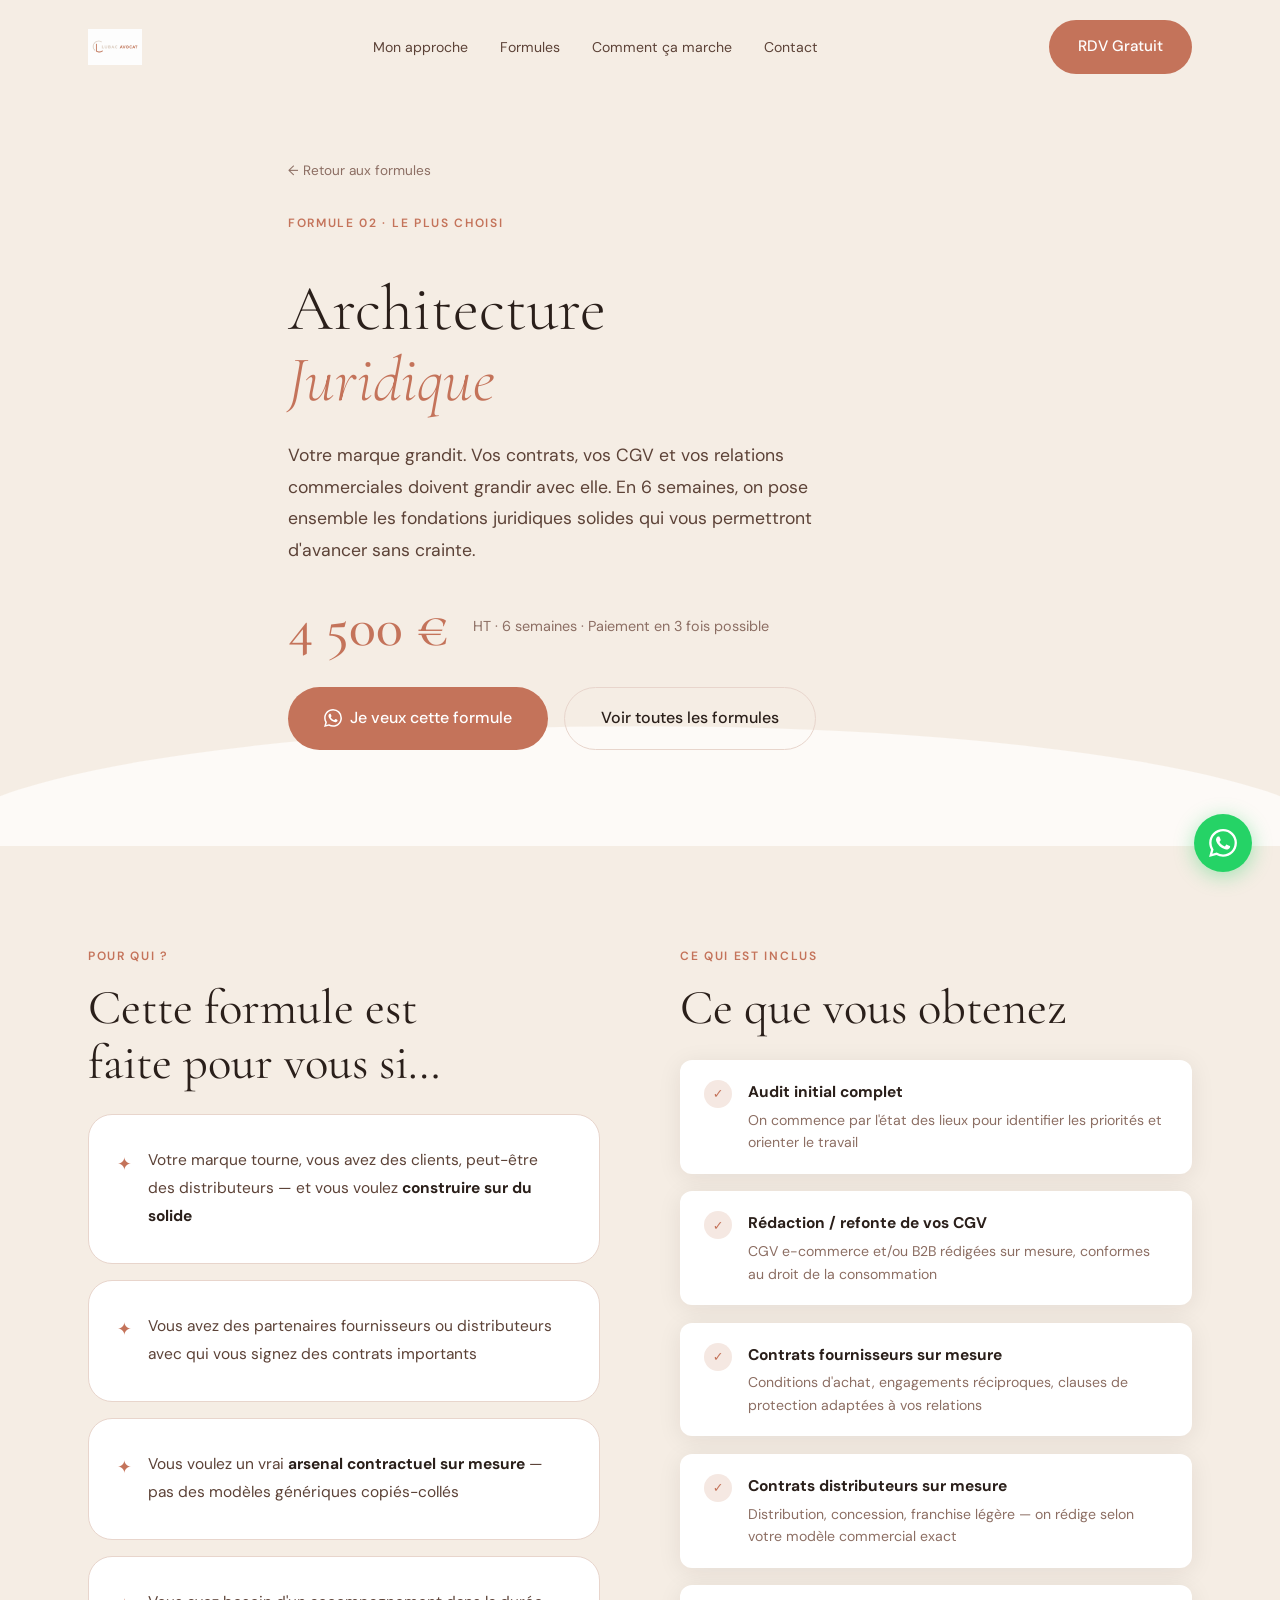
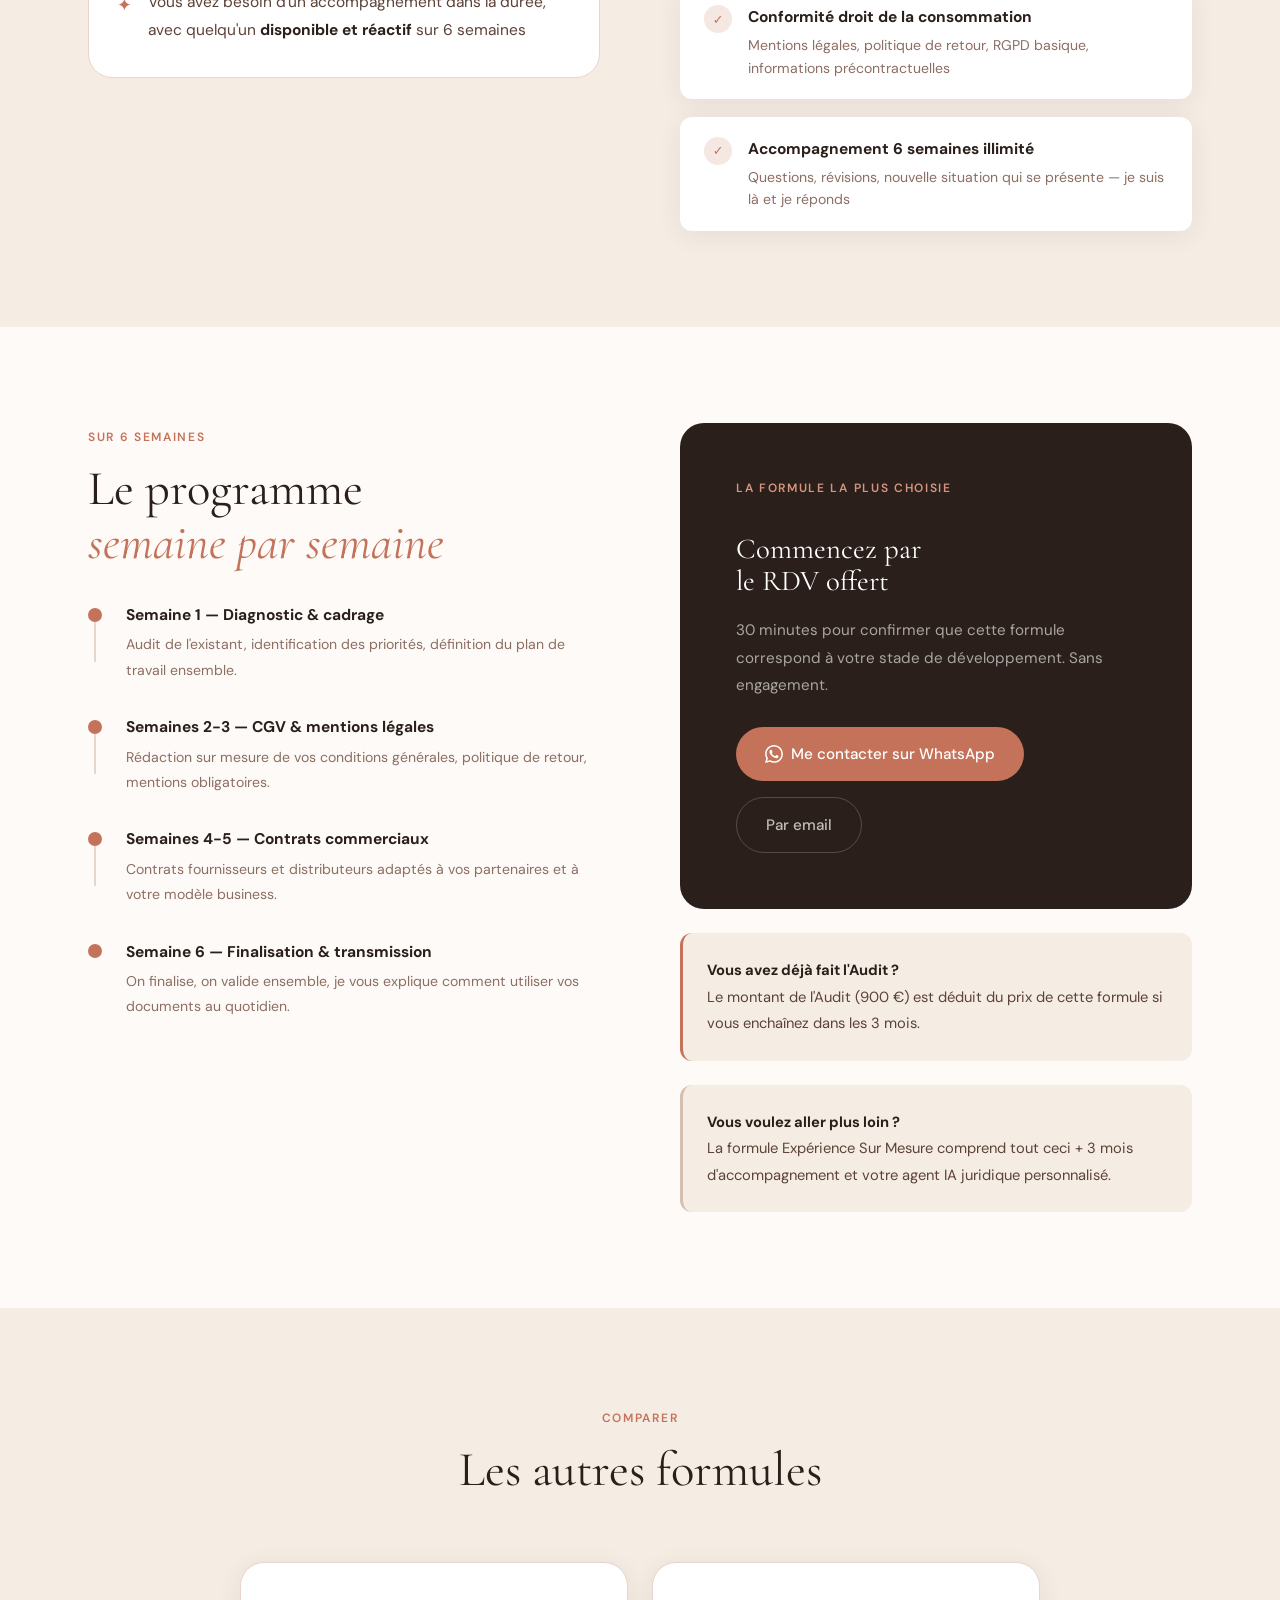
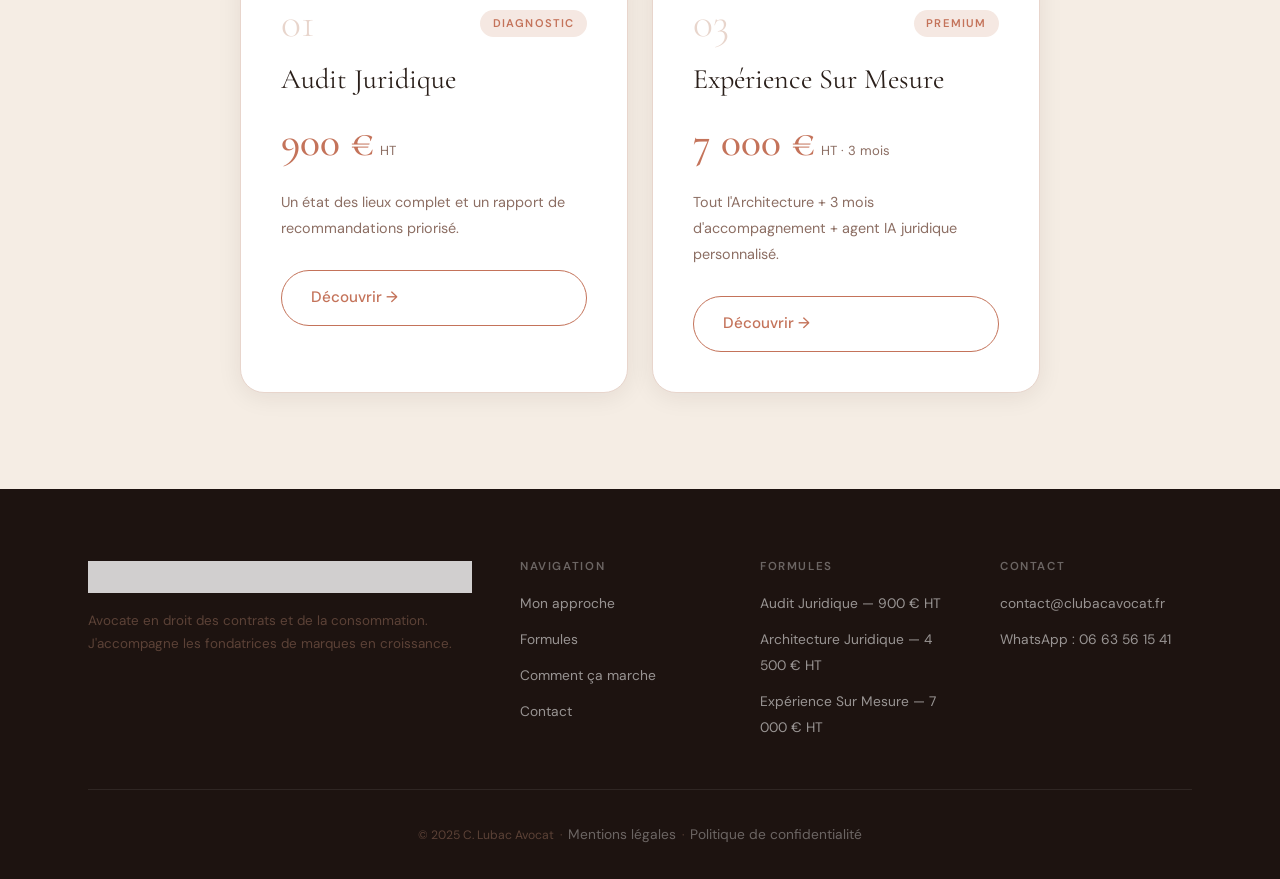
==== architecture.html @ 73a956e7 "feat: pages formules audit.html, architecture.html, experience.html" ====
<!DOCTYPE html>
<html lang="fr">
<head>
  <meta charset="UTF-8">
  <meta name="viewport" content="width=device-width, initial-scale=1.0">
  <meta name="description" content="Architecture Juridique — 6 semaines pour construire les fondations solides de votre marque. CGV, contrats, conformité. Caroline Lubac Avocate. 4 500 € HT.">
  <title>Architecture Juridique — C. Lubac Avocat</title>
  <link rel="icon" type="image/png" href="favicon.png">
  <link rel="preconnect" href="https://fonts.googleapis.com">
  <link rel="preconnect" href="https://fonts.gstatic.com" crossorigin>
  <link href="https://fonts.googleapis.com/css2?family=Cormorant+Garamond:ital,wght@0,300;0,400;0,500;0,600;1,300;1,400&family=DM+Sans:opsz,wght@9..40,300;9..40,400;9..40,500;9..40,600&display=swap" rel="stylesheet">
  <link rel="stylesheet" href="style.css">
</head>
<body>

  <nav id="navbar">
    <div class="nav-container">
      <a href="index.html" class="nav-logo"><img src="navbar logo.png" alt="C. Lubac Avocat"></a>
      <ul class="nav-links">
        <li><a href="index.html#approche">Mon approche</a></li>
        <li><a href="index.html#formules">Formules</a></li>
        <li><a href="index.html#processus">Comment ça marche</a></li>
        <li><a href="index.html#contact">Contact</a></li>
      </ul>
      <a href="https://wa.me/33663561541?text=Bonjour%20Caroline%2C%20je%20suis%20int%C3%A9ress%C3%A9e%20par%20la%20formule%20Architecture%20Juridique." target="_blank" class="btn btn-primary nav-cta">RDV Gratuit</a>
      <button class="nav-toggle" id="navToggle" aria-label="Menu"><span></span><span></span><span></span></button>
    </div>
  </nav>
  <div class="nav-overlay" id="navOverlay">
    <a href="index.html#approche">Mon approche</a>
    <a href="index.html#formules">Formules</a>
    <a href="index.html#processus">Comment ça marche</a>
    <a href="index.html#contact">Contact</a>
    <a href="https://wa.me/33663561541" target="_blank" class="btn btn-primary" style="margin-top:1rem">RDV Gratuit</a>
  </div>

  <section class="page-hero">
    <div class="page-hero-inner">
      <a href="index.html#formules" class="back-link">← Retour aux formules</a>
      <span class="section-tag">Formule 02 · Le plus choisi</span>
      <h1 style="font-size:clamp(2.6rem,5vw,4.5rem);font-weight:300">Architecture<br><em>Juridique</em></h1>
      <p style="font-size:1.1rem;max-width:560px;color:var(--mid-dark)">
        Votre marque grandit. Vos contrats, vos CGV et vos relations commerciales doivent grandir avec elle. En 6 semaines, on pose ensemble les fondations juridiques solides qui vous permettront d'avancer sans crainte.
      </p>
      <div class="page-price-wrap">
        <span class="page-price">4 500 €</span>
        <span class="page-price-note">HT · 6 semaines · Paiement en 3 fois possible</span>
      </div>
      <div style="display:flex;gap:1rem;flex-wrap:wrap;margin-top:.5rem">
        <a href="https://wa.me/33663561541?text=Bonjour%20Caroline%2C%20je%20suis%20int%C3%A9ress%C3%A9e%20par%20la%20formule%20Architecture%20Juridique." target="_blank" class="btn btn-primary btn-large">
          <svg width="18" height="18" viewBox="0 0 24 24" fill="currentColor"><path d="M17.472 14.382c-.297-.149-1.758-.867-2.03-.967-.273-.099-.471-.148-.67.15-.197.297-.767.966-.94 1.164-.173.199-.347.223-.644.075-.297-.15-1.255-.463-2.39-1.475-.883-.788-1.48-1.761-1.653-2.059-.173-.297-.018-.458.13-.606.134-.133.298-.347.446-.52.149-.174.198-.298.298-.497.099-.198.05-.371-.025-.52-.075-.149-.669-1.612-.916-2.207-.242-.579-.487-.5-.669-.51-.173-.008-.371-.01-.57-.01-.198 0-.52.074-.792.372-.272.297-1.04 1.016-1.04 2.479 0 1.462 1.065 2.875 1.213 3.074.149.198 2.096 3.2 5.077 4.487.709.306 1.262.489 1.694.625.712.227 1.36.195 1.871.118.571-.085 1.758-.719 2.006-1.413.248-.694.248-1.289.173-1.413-.074-.124-.272-.198-.57-.347m-5.421 7.403h-.004a9.87 9.87 0 01-5.031-1.378l-.361-.214-3.741.982.998-3.648-.235-.374a9.86 9.86 0 01-1.51-5.26c.001-5.45 4.436-9.884 9.888-9.884 2.64 0 5.122 1.03 6.988 2.898a9.825 9.825 0 012.893 6.994c-.003 5.45-4.437 9.884-9.885 9.884m8.413-18.297A11.815 11.815 0 0012.05 0C5.495 0 .16 5.335.157 11.892c0 2.096.547 4.142 1.588 5.945L.057 24l6.305-1.654a11.882 11.882 0 005.683 1.448h.005c6.554 0 11.89-5.335 11.893-11.893a11.821 11.821 0 00-3.48-8.413z"/></svg>
          Je veux cette formule
        </a>
        <a href="index.html#formules" class="btn btn-secondary btn-large">Voir toutes les formules</a>
      </div>
    </div>
  </section>

  <section class="detail-section">
    <div class="container">
      <div class="detail-grid">
        <div class="fade-left">
          <span class="section-tag">Pour qui ?</span>
          <h2>Cette formule est<br>faite pour vous si…</h2>
          <div style="display:flex;flex-direction:column;gap:1rem;margin-top:1.5rem">
            <div class="pour-qui-card" style="box-shadow:none;border:1px solid var(--light-border)"><div class="card-icon">✦</div><p>Votre marque tourne, vous avez des clients, peut-être des distributeurs — et vous voulez <strong>construire sur du solide</strong></p></div>
            <div class="pour-qui-card" style="box-shadow:none;border:1px solid var(--light-border)"><div class="card-icon">✦</div><p>Vous avez des partenaires fournisseurs ou distributeurs avec qui vous signez des contrats importants</p></div>
            <div class="pour-qui-card" style="box-shadow:none;border:1px solid var(--light-border)"><div class="card-icon">✦</div><p>Vous voulez un vrai <strong>arsenal contractuel sur mesure</strong> — pas des modèles génériques copiés-collés</p></div>
            <div class="pour-qui-card" style="box-shadow:none;border:1px solid var(--light-border)"><div class="card-icon">✦</div><p>Vous avez besoin d'un accompagnement dans la durée, avec quelqu'un <strong>disponible et réactif</strong> sur 6 semaines</p></div>
          </div>
        </div>
        <div class="fade-right">
          <span class="section-tag">Ce qui est inclus</span>
          <h2>Ce que vous obtenez</h2>
          <div class="includes-list">
            <div class="includes-item"><div class="icheck">✓</div><div class="itext"><strong>Audit initial complet</strong><p>On commence par l'état des lieux pour identifier les priorités et orienter le travail</p></div></div>
            <div class="includes-item"><div class="icheck">✓</div><div class="itext"><strong>Rédaction / refonte de vos CGV</strong><p>CGV e-commerce et/ou B2B rédigées sur mesure, conformes au droit de la consommation</p></div></div>
            <div class="includes-item"><div class="icheck">✓</div><div class="itext"><strong>Contrats fournisseurs sur mesure</strong><p>Conditions d'achat, engagements réciproques, clauses de protection adaptées à vos relations</p></div></div>
            <div class="includes-item"><div class="icheck">✓</div><div class="itext"><strong>Contrats distributeurs sur mesure</strong><p>Distribution, concession, franchise légère — on rédige selon votre modèle commercial exact</p></div></div>
            <div class="includes-item"><div class="icheck">✓</div><div class="itext"><strong>Conformité droit de la consommation</strong><p>Mentions légales, politique de retour, RGPD basique, informations précontractuelles</p></div></div>
            <div class="includes-item"><div class="icheck">✓</div><div class="itext"><strong>Accompagnement 6 semaines illimité</strong><p>Questions, révisions, nouvelle situation qui se présente — je suis là et je réponds</p></div></div>
          </div>
        </div>
      </div>
    </div>
  </section>

  <section class="detail-section">
    <div class="container">
      <div class="detail-grid">
        <div class="fade-left">
          <span class="section-tag">Sur 6 semaines</span>
          <h2>Le programme<br><em>semaine par semaine</em></h2>
          <div class="timeline" style="margin-top:2rem">
            <div class="tl-item"><div class="tl-dot-col"><div class="tl-dot"></div><div class="tl-line"></div></div><div class="tl-content"><strong>Semaine 1 — Diagnostic &amp; cadrage</strong><p>Audit de l'existant, identification des priorités, définition du plan de travail ensemble.</p></div></div>
            <div class="tl-item"><div class="tl-dot-col"><div class="tl-dot"></div><div class="tl-line"></div></div><div class="tl-content"><strong>Semaines 2-3 — CGV &amp; mentions légales</strong><p>Rédaction sur mesure de vos conditions générales, politique de retour, mentions obligatoires.</p></div></div>
            <div class="tl-item"><div class="tl-dot-col"><div class="tl-dot"></div><div class="tl-line"></div></div><div class="tl-content"><strong>Semaines 4-5 — Contrats commerciaux</strong><p>Contrats fournisseurs et distributeurs adaptés à vos partenaires et à votre modèle business.</p></div></div>
            <div class="tl-item"><div class="tl-dot-col"><div class="tl-dot"></div></div><div class="tl-content"><strong>Semaine 6 — Finalisation &amp; transmission</strong><p>On finalise, on valide ensemble, je vous explique comment utiliser vos documents au quotidien.</p></div></div>
          </div>
        </div>
        <div class="fade-right" style="display:flex;flex-direction:column;gap:1.5rem">
          <div class="cta-block">
            <span class="section-tag">La formule la plus choisie</span>
            <h3>Commencez par<br>le RDV offert</h3>
            <p>30 minutes pour confirmer que cette formule correspond à votre stade de développement. Sans engagement.</p>
            <div class="cta-ctas">
              <a href="https://wa.me/33663561541?text=Bonjour%20Caroline%2C%20je%20suis%20int%C3%A9ress%C3%A9e%20par%20la%20formule%20Architecture%20Juridique." target="_blank" class="btn btn-primary">
                <svg width="18" height="18" viewBox="0 0 24 24" fill="currentColor"><path d="M17.472 14.382c-.297-.149-1.758-.867-2.03-.967-.273-.099-.471-.148-.67.15-.197.297-.767.966-.94 1.164-.173.199-.347.223-.644.075-.297-.15-1.255-.463-2.39-1.475-.883-.788-1.48-1.761-1.653-2.059-.173-.297-.018-.458.13-.606.134-.133.298-.347.446-.52.149-.174.198-.298.298-.497.099-.198.05-.371-.025-.52-.075-.149-.669-1.612-.916-2.207-.242-.579-.487-.5-.669-.51-.173-.008-.371-.01-.57-.01-.198 0-.52.074-.792.372-.272.297-1.04 1.016-1.04 2.479 0 1.462 1.065 2.875 1.213 3.074.149.198 2.096 3.2 5.077 4.487.709.306 1.262.489 1.694.625.712.227 1.36.195 1.871.118.571-.085 1.758-.719 2.006-1.413.248-.694.248-1.289.173-1.413-.074-.124-.272-.198-.57-.347m-5.421 7.403h-.004a9.87 9.87 0 01-5.031-1.378l-.361-.214-3.741.982.998-3.648-.235-.374a9.86 9.86 0 01-1.51-5.26c.001-5.45 4.436-9.884 9.888-9.884 2.64 0 5.122 1.03 6.988 2.898a9.825 9.825 0 012.893 6.994c-.003 5.45-4.437 9.884-9.885 9.884m8.413-18.297A11.815 11.815 0 0012.05 0C5.495 0 .16 5.335.157 11.892c0 2.096.547 4.142 1.588 5.945L.057 24l6.305-1.654a11.882 11.882 0 005.683 1.448h.005c6.554 0 11.89-5.335 11.893-11.893a11.821 11.821 0 00-3.48-8.413z"/></svg>
                Me contacter sur WhatsApp
              </a>
              <a href="mailto:contact@clubacavocat.fr" class="btn btn-secondary" style="border-color:rgba(255,255,255,.2);color:rgba(255,255,255,.7)">Par email</a>
            </div>
          </div>
          <div style="background:var(--cream);border-radius:var(--radius);padding:1.5rem;border-left:3px solid var(--terracotta)">
            <p style="font-size:.92rem;color:var(--mid-dark)"><strong style="color:var(--dark)">Vous avez déjà fait l'Audit ?</strong><br>Le montant de l'Audit (900 €) est déduit du prix de cette formule si vous enchaînez dans les 3 mois.</p>
          </div>
          <div style="background:var(--cream);border-radius:var(--radius);padding:1.5rem;border-left:3px solid var(--sand)">
            <p style="font-size:.92rem;color:var(--mid-dark)"><strong style="color:var(--dark)">Vous voulez aller plus loin ?</strong><br>La formule Expérience Sur Mesure comprend tout ceci + 3 mois d'accompagnement et votre agent IA juridique personnalisé.</p>
          </div>
        </div>
      </div>
    </div>
  </section>

  <section class="detail-section" style="background:var(--cream)">
    <div class="container">
      <div class="section-intro fade-up"><span class="section-tag">Comparer</span><h2>Les autres formules</h2></div>
      <div style="display:grid;grid-template-columns:repeat(auto-fit,minmax(280px,1fr));gap:1.5rem;max-width:800px;margin:0 auto">
        <div class="formule-card fade-up">
          <div class="fheader"><span class="fnum">01</span><span class="ftag">Diagnostic</span></div>
          <h3>Audit Juridique</h3>
          <div class="price-wrap"><span class="price">900 €</span><span class="price-suffix">HT</span></div>
          <p style="font-size:.9rem;color:var(--mid)">Un état des lieux complet et un rapport de recommandations priorisé.</p>
          <a href="audit.html" class="btn btn-outline" style="margin-top:.5rem">Découvrir →</a>
        </div>
        <div class="formule-card fade-up">
          <div class="fheader"><span class="fnum">03</span><span class="ftag">Premium</span></div>
          <h3>Expérience Sur Mesure</h3>
          <div class="price-wrap"><span class="price">7 000 €</span><span class="price-suffix">HT · 3 mois</span></div>
          <p style="font-size:.9rem;color:var(--mid)">Tout l'Architecture + 3 mois d'accompagnement + agent IA juridique personnalisé.</p>
          <a href="experience.html" class="btn btn-outline" style="margin-top:.5rem">Découvrir →</a>
        </div>
      </div>
    </div>
  </section>

  <footer>
    <div class="container">
      <div class="footer-grid">
        <div class="footer-brand"><img src="navbar logo.png" alt="C. Lubac Avocat"><p>Avocate en droit des contrats et de la consommation. J'accompagne les fondatrices de marques en croissance.</p></div>
        <div><h4>Navigation</h4><ul><li><a href="index.html#approche">Mon approche</a></li><li><a href="index.html#formules">Formules</a></li><li><a href="index.html#processus">Comment ça marche</a></li><li><a href="index.html#contact">Contact</a></li></ul></div>
        <div><h4>Formules</h4><ul><li><a href="audit.html">Audit Juridique — 900 € HT</a></li><li><a href="architecture.html">Architecture Juridique — 4 500 € HT</a></li><li><a href="experience.html">Expérience Sur Mesure — 7 000 € HT</a></li></ul></div>
        <div><h4>Contact</h4><ul><li><a href="mailto:contact@clubacavocat.fr">contact@clubacavocat.fr</a></li><li><a href="https://wa.me/33663561541" target="_blank">WhatsApp : 06 63 56 15 41</a></li></ul></div>
      </div>
      <div class="footer-bottom"><p>© 2025 C. Lubac Avocat &nbsp;·&nbsp; <a href="#">Mentions légales</a> &nbsp;·&nbsp; <a href="#">Politique de confidentialité</a></p></div>
    </div>
  </footer>

  <a href="https://wa.me/33663561541?text=Bonjour%20Caroline%2C%20je%20suis%20int%C3%A9ress%C3%A9e%20par%20la%20formule%20Architecture%20Juridique." target="_blank" class="wa-float" aria-label="WhatsApp">
    <svg viewBox="0 0 24 24" fill="#fff"><path d="M17.472 14.382c-.297-.149-1.758-.867-2.03-.967-.273-.099-.471-.148-.67.15-.197.297-.767.966-.94 1.164-.173.199-.347.223-.644.075-.297-.15-1.255-.463-2.39-1.475-.883-.788-1.48-1.761-1.653-2.059-.173-.297-.018-.458.13-.606.134-.133.298-.347.446-.52.149-.174.198-.298.298-.497.099-.198.05-.371-.025-.52-.075-.149-.669-1.612-.916-2.207-.242-.579-.487-.5-.669-.51-.173-.008-.371-.01-.57-.01-.198 0-.52.074-.792.372-.272.297-1.04 1.016-1.04 2.479 0 1.462 1.065 2.875 1.213 3.074.149.198 2.096 3.2 5.077 4.487.709.306 1.262.489 1.694.625.712.227 1.36.195 1.871.118.571-.085 1.758-.719 2.006-1.413.248-.694.248-1.289.173-1.413-.074-.124-.272-.198-.57-.347m-5.421 7.403h-.004a9.87 9.87 0 01-5.031-1.378l-.361-.214-3.741.982.998-3.648-.235-.374a9.86 9.86 0 01-1.51-5.26c.001-5.45 4.436-9.884 9.888-9.884 2.64 0 5.122 1.03 6.988 2.898a9.825 9.825 0 012.893 6.994c-.003 5.45-4.437 9.884-9.885 9.884m8.413-18.297A11.815 11.815 0 0012.05 0C5.495 0 .16 5.335.157 11.892c0 2.096.547 4.142 1.588 5.945L.057 24l6.305-1.654a11.882 11.882 0 005.683 1.448h.005c6.554 0 11.89-5.335 11.893-11.893a11.821 11.821 0 00-3.48-8.413z"/></svg>
  </a>

  <script src="script.js"></script>
</body>
</html>
---- style.css ----
/* ============================================================
   C. LUBAC AVOCAT — STYLES
   ============================================================ */

/* Variables */
:root {
  --terracotta:      #C4735A;
  --terracotta-dark: #A85D44;
  --terracotta-light:#D8957E;
  --terracotta-pale: #F5E8E2;
  --cream:           #F5EDE4;
  --warm-white:      #FDFAF7;
  --dark:            #2A1F1A;
  --mid-dark:        #5C4237;
  --mid:             #8C6E63;
  --light-border:    #E8D5CC;
  --sand:            #D4C0B0;

  --font-serif: 'Cormorant Garamond', Georgia, serif;
  --font-sans:  'DM Sans', system-ui, sans-serif;

  --radius:    12px;
  --radius-lg: 24px;
  --shadow:    0 4px 24px rgba(42,31,26,.08);
  --shadow-lg: 0 16px 48px rgba(42,31,26,.14);
  --transition: .35s cubic-bezier(.4,0,.2,1);
}

/* ── Reset ── */
*, *::before, *::after { box-sizing: border-box; margin: 0; padding: 0; }
html { scroll-behavior: smooth; font-size: 16px; }
body {
  font-family: var(--font-sans);
  background: var(--warm-white);
  color: var(--dark);
  line-height: 1.65;
  overflow-x: hidden;
}
img  { max-width: 100%; height: auto; display: block; }
a    { color: inherit; text-decoration: none; }
ul   { list-style: none; }

/* ── Typography ── */
h1,h2,h3,h4 {
  font-family: var(--font-serif);
  font-weight: 400;
  line-height: 1.12;
  color: var(--dark);
}
h1 { font-size: clamp(2.8rem, 5.5vw, 5rem); }
h2 { font-size: clamp(2rem,   3.8vw, 3.2rem); }
h3 { font-size: clamp(1.4rem, 2.2vw, 1.8rem); }
em { font-style: italic; color: var(--terracotta); }
p  { color: var(--mid-dark); line-height: 1.8; }
p.lead { font-size: 1.08rem; font-weight: 500; color: var(--dark); }

/* ── Layout ── */
.container {
  max-width: 1200px;
  margin: 0 auto;
  padding: 0 clamp(1.25rem, 5vw, 3rem);
}

/* ── Buttons ── */
.btn {
  display: inline-flex;
  align-items: center;
  gap: .5rem;
  padding: .9rem 1.8rem;
  border-radius: 100px;
  font-family: var(--font-sans);
  font-size: .95rem;
  font-weight: 500;
  cursor: pointer;
  border: none;
  transition: all var(--transition);
  white-space: nowrap;
}
.btn-primary { background: var(--terracotta); color: #fff; }
.btn-primary:hover { background: var(--terracotta-dark); transform: translateY(-2px); box-shadow: 0 8px 24px rgba(196,115,90,.35); }
.btn-secondary { background: transparent; color: var(--dark); border: 1.5px solid var(--light-border); }
.btn-secondary:hover { border-color: var(--terracotta); color: var(--terracotta); transform: translateY(-2px); }
.btn-outline { background: transparent; color: var(--terracotta); border: 1.5px solid var(--terracotta); }
.btn-outline:hover { background: var(--terracotta); color: #fff; transform: translateY(-2px); }
.btn-large { padding: 1.1rem 2.25rem; font-size: 1rem; }
.btn-white { background: #fff; color: var(--terracotta); }
.btn-white:hover { background: var(--terracotta-pale); transform: translateY(-2px); }

/* ── Section helpers ── */
.section-tag {
  display: inline-block;
  font-size: .75rem;
  font-weight: 600;
  letter-spacing: .14em;
  text-transform: uppercase;
  color: var(--terracotta);
  margin-bottom: .9rem;
}
.section-intro { text-align: center; max-width: 680px; margin: 0 auto 4rem; }
.section-intro h2 { margin-bottom: 1rem; }
.section-subtitle { font-size: 1.05rem; color: var(--mid); }

/* ────────────────────────────────
   ANIMATIONS
──────────────────────────────── */
.fade-up, .fade-left, .fade-right {
  opacity: 0;
  transition: opacity .7s ease, transform .7s ease;
}
.fade-up   { transform: translateY(32px); }
.fade-left { transform: translateX(-44px); }
.fade-right{ transform: translateX(44px); }
.fade-up.visible, .fade-left.visible, .fade-right.visible { opacity: 1; transform: none; }

.pour-qui-card:nth-child(2), .formule-card:nth-child(2) { transition-delay: .12s; }
.pour-qui-card:nth-child(3), .formule-card:nth-child(3) { transition-delay: .24s; }
.pour-qui-card:nth-child(4) { transition-delay: .36s; }

.hero-animate { opacity: 0; transform: translateY(22px); transition: opacity .65s ease, transform .65s ease; }
.hero-animate.visible { opacity: 1; transform: none; }
.hero-img-wrap { opacity: 0; transform: translateX(50px); transition: opacity .8s ease .3s, transform .8s ease .3s; }
.hero-img-wrap.visible { opacity: 1; transform: none; }

/* ────────────────────────────────
   NAVBAR
──────────────────────────────── */
#navbar { position: fixed; top: 0; left: 0; right: 0; z-index: 200; padding: 1.25rem 0; transition: all var(--transition); }
#navbar.scrolled { background: rgba(253,250,247,.96); backdrop-filter: blur(14px); padding: .8rem 0; box-shadow: 0 1px 0 var(--light-border); }
.nav-container { max-width: 1200px; margin: 0 auto; padding: 0 clamp(1.25rem, 5vw, 3rem); display: flex; align-items: center; gap: 2rem; }
.nav-logo img { height: 36px; width: auto; }
.nav-links { display: flex; gap: 2rem; margin: 0 auto; }
.nav-links a { font-size: .88rem; font-weight: 400; color: var(--mid-dark); transition: color var(--transition); }
.nav-links a:hover { color: var(--terracotta); }
.nav-cta { flex-shrink: 0; }

.nav-toggle { display: none; flex-direction: column; gap: 5px; background: none; border: none; cursor: pointer; padding: 4px; margin-left: auto; z-index: 300; }
.nav-toggle span { display: block; width: 22px; height: 1.5px; background: var(--dark); transition: all var(--transition); }
.nav-toggle.open span:nth-child(1) { transform: translateY(6.5px) rotate(45deg); }
.nav-toggle.open span:nth-child(2) { opacity: 0; }
.nav-toggle.open span:nth-child(3) { transform: translateY(-6.5px) rotate(-45deg); }

.nav-overlay { display: none; position: fixed; inset: 0; background: var(--warm-white); z-index: 250; flex-direction: column; align-items: center; justify-content: center; gap: 2.5rem; }
.nav-overlay.open { display: flex; }
.nav-overlay a { font-family: var(--font-serif); font-size: 2rem; color: var(--dark); transition: color var(--transition); }
.nav-overlay a:hover { color: var(--terracotta); }

/* ────────────────────────────────
   HERO
──────────────────────────────── */
#hero { min-height: 100svh; display: flex; align-items: center; padding: 8rem 0 5rem; position: relative; overflow: hidden; background: var(--warm-white); }
#hero::before { content: ''; position: absolute; top: -5%; right: -3%; width: 52%; height: 115%; background: var(--cream); border-radius: 0 0 0 45% / 0 0 0 22%; z-index: 0; }
.hero-container { max-width: 1200px; margin: 0 auto; padding: 0 clamp(1.25rem, 5vw, 3rem); display: grid; grid-template-columns: 1fr 1fr; gap: 4rem; align-items: center; position: relative; z-index: 1; }
.hero-content { display: flex; flex-direction: column; gap: 1.6rem; }

.hero-pill { display: inline-flex; align-items: center; gap: .5rem; font-size: .75rem; font-weight: 600; letter-spacing: .12em; text-transform: uppercase; color: var(--terracotta); background: var(--terracotta-pale); padding: .5rem 1.1rem; border-radius: 100px; width: fit-content; }
.hero-pill::before { content: '◆'; font-size: .5rem; }

.hero-title { font-size: clamp(3rem, 5.2vw, 5rem); font-weight: 300; line-height: 1.08; }
.hero-sub { font-size: 1.05rem; color: var(--mid); max-width: 460px; line-height: 1.85; }
.hero-ctas { display: flex; gap: 1rem; flex-wrap: wrap; }

.hero-stats { display: flex; align-items: center; gap: 1.75rem; padding-top: 1.5rem; border-top: 1px solid var(--light-border); }
.stat-number { display: block; font-family: var(--font-serif); font-size: 1.9rem; font-weight: 500; color: var(--terracotta); line-height: 1; }
.stat-label { display: block; font-size: .75rem; color: var(--mid); margin-top: .2rem; line-height: 1.4; }
.stat-sep { width: 1px; height: 38px; background: var(--light-border); flex-shrink: 0; }

.hero-img-wrap { position: relative; }
.hero-img-frame { width: 100%; max-width: 460px; aspect-ratio: 3/4; border-radius: var(--radius-lg); overflow: hidden; margin-left: auto; }
.hero-img-frame img { width: 100%; height: 100%; object-fit: cover; object-position: center top; }
.hero-badge { position: absolute; bottom: 2.5rem; left: -1.5rem; background: #fff; border-left: 3px solid var(--terracotta); border-radius: var(--radius); padding: 1rem 1.4rem; box-shadow: var(--shadow-lg); }
.hero-badge span { display: block; font-size: .7rem; text-transform: uppercase; letter-spacing: .1em; color: var(--mid); }
.hero-badge strong { font-family: var(--font-serif); font-size: 1.35rem; color: var(--terracotta); }

.hero-scroll { position: absolute; bottom: 2rem; left: 50%; transform: translateX(-50%); display: flex; flex-direction: column; align-items: center; gap: .4rem; color: var(--mid); font-size: .65rem; letter-spacing: .16em; text-transform: uppercase; opacity: .55; }
.scroll-line { width: 1px; height: 36px; background: var(--mid); animation: scrollPulse 2.2s infinite; }
@keyframes scrollPulse {
  0%,100% { opacity: .2; transform: scaleY(.4); transform-origin: top; }
  55%      { opacity: 1;  transform: scaleY(1); }
}

/* ────────────────────────────────
   POUR QUI
──────────────────────────────── */
.section-pour-qui { padding: 6rem 0; background: var(--cream); }
.pour-qui-grid { display: grid; grid-template-columns: repeat(2, 1fr); gap: 1.25rem; }
.pour-qui-card { background: #fff; border-radius: var(--radius-lg); padding: 2rem 2rem 2rem 1.75rem; display: flex; gap: 1rem; align-items: flex-start; box-shadow: var(--shadow); transition: transform var(--transition), box-shadow var(--transition); }
.pour-qui-card:hover { transform: translateY(-4px); box-shadow: var(--shadow-lg); }
.card-icon { color: var(--terracotta); font-size: 1.1rem; flex-shrink: 0; margin-top: .15rem; }
.pour-qui-card p { font-size: .97rem; color: var(--mid-dark); }
.pour-qui-card strong { color: var(--dark); }

/* ────────────────────────────────
   APPROCHE
──────────────────────────────── */
.section-approche { padding: 8rem 0; }
.approche-grid { display: grid; grid-template-columns: 1fr 1fr; gap: 6rem; align-items: center; }
.approche-img-wrap { position: relative; }
.approche-img-wrap img { width: 100%; border-radius: var(--radius-lg); aspect-ratio: 4/5; object-fit: cover; }
.approche-deco { position: absolute; top: -2.5rem; left: -2.5rem; width: 55%; height: 55%; background: var(--terracotta-pale); border-radius: var(--radius-lg); z-index: -1; }
.approche-content { display: flex; flex-direction: column; gap: 1.5rem; }

.feature-box { display: flex; gap: 1rem; align-items: flex-start; background: var(--cream); padding: 1.25rem 1.5rem; border-radius: var(--radius); border-left: 3px solid var(--terracotta); }
.feature-icon { font-size: 1.4rem; flex-shrink: 0; }
.feature-box strong { display: block; color: var(--dark); margin-bottom: .25rem; font-size: .97rem; }
.feature-box p { font-size: .88rem; color: var(--mid); margin: 0; line-height: 1.65; }

/* ────────────────────────────────
   FORMULES
──────────────────────────────── */
.section-formules { padding: 8rem 0; background: var(--cream); }
.formules-grid { display: grid; grid-template-columns: repeat(3, 1fr); gap: 1.5rem; align-items: start; }
.formule-card { background: #fff; border-radius: var(--radius-lg); padding: 2.5rem; display: flex; flex-direction: column; gap: 1.25rem; border: 1px solid var(--light-border); box-shadow: var(--shadow); transition: transform var(--transition), box-shadow var(--transition); }
.formule-card:hover { transform: translateY(-6px); box-shadow: var(--shadow-lg); }
.formule-featured { background: var(--dark); border-color: var(--dark); transform: translateY(-14px); }
.formule-featured:hover { transform: translateY(-20px); }
.formule-featured h3, .formule-featured .formule-desc, .formule-includes-item { color: rgba(255,255,255,.88) !important; }
.formule-featured .price { color: var(--terracotta-light); }
.formule-featured .price-suffix { color: rgba(255,255,255,.45); }
.formule-featured .fnum { color: var(--terracotta-light); opacity: 1; }

.fheader { display: flex; align-items: center; justify-content: space-between; }
.fnum { font-family: var(--font-serif); font-size: 2.6rem; font-weight: 300; color: var(--light-border); line-height: 1; }
.ftag { font-size: .7rem; font-weight: 600; letter-spacing: .1em; text-transform: uppercase; color: var(--terracotta); background: var(--terracotta-pale); padding: .28rem .8rem; border-radius: 100px; }
.formule-featured .ftag { background: rgba(196,115,90,.22); color: var(--terracotta-light); }
.formule-desc { font-size: .94rem; color: var(--mid); line-height: 1.65; }
.price-wrap { display: flex; align-items: baseline; gap: .4rem; margin: .4rem 0; }
.price { font-family: var(--font-serif); font-size: 2.6rem; font-weight: 500; color: var(--terracotta); line-height: 1; }
.price-suffix { font-size: .82rem; color: var(--mid); }
.formule-list { display: flex; flex-direction: column; gap: .7rem; flex: 1; }
.formule-list li { font-size: .88rem; color: var(--mid-dark); padding-left: 1.3rem; position: relative; line-height: 1.55; }
.formule-list li::before { content: '✓'; position: absolute; left: 0; color: var(--terracotta); font-size: .82rem; }
.formule-featured .formule-list li { color: rgba(255,255,255,.75); }
.formule-featured .formule-list li::before { color: var(--terracotta-light); }

/* ────────────────────────────────
   PROCESSUS
──────────────────────────────── */
.section-processus { padding: 8rem 0; }
.processus-inner { max-width: 720px; margin: 0 auto; display: flex; flex-direction: column; }
.step { display: flex; gap: 2rem; align-items: flex-start; }
.step-num { font-family: var(--font-serif); font-size: 3rem; font-weight: 300; color: var(--terracotta); min-width: 70px; text-align: right; flex-shrink: 0; line-height: 1; }
.step-body { padding-bottom: 2rem; }
.step-body h3 { font-size: 1.3rem; margin-bottom: .45rem; }
.step-body p { font-size: .94rem; color: var(--mid); }
.step-line { width: 1px; height: 2.25rem; background: var(--light-border); margin-left: calc(70px + 2rem - .5px); }

/* ────────────────────────────────
   AVIS
──────────────────────────────── */
.section-avis { padding: 6rem 0; background: var(--terracotta-pale); }
.avis-inner { display: grid; grid-template-columns: 1fr 1fr; gap: 5rem; align-items: center; max-width: 1060px; margin: 0 auto; }
.avis-content { display: flex; flex-direction: column; gap: 1.5rem; }
.stars { font-size: 1.4rem; letter-spacing: .1em; }
.avis-img img { border-radius: var(--radius-lg); aspect-ratio: 4/5; object-fit: cover; object-position: center top; width: 100%; }

/* ────────────────────────────────
   CONTACT CTA
──────────────────────────────── */
.section-contact { padding: 9rem 0; background: var(--dark); position: relative; overflow: hidden; }
.section-contact::before { content: ''; position: absolute; top: -40%; right: -15%; width: 600px; height: 600px; background: radial-gradient(circle, rgba(196,115,90,.18) 0%, transparent 68%); pointer-events: none; }
.contact-inner { text-align: center; max-width: 600px; margin: 0 auto; display: flex; flex-direction: column; align-items: center; gap: 1.5rem; position: relative; z-index: 1; }
.contact-inner .section-tag { color: var(--terracotta-light); }
.contact-inner h2 { color: #fff; font-size: clamp(2.2rem, 4vw, 3.6rem); }
.contact-inner em { color: var(--terracotta-light); }
.contact-inner p { color: rgba(255,255,255,.6); max-width: 460px; }
.contact-ctas { display: flex; gap: 1rem; flex-wrap: wrap; justify-content: center; margin-top: .5rem; }
.contact-note { font-size: .82rem; color: rgba(255,255,255,.35); margin-top: .25rem; }

/* ────────────────────────────────
   FOOTER
──────────────────────────────── */
footer { background: #1D1310; padding: 4.5rem 0 2rem; color: rgba(255,255,255,.55); }
.footer-grid { display: grid; grid-template-columns: 2fr 1fr 1fr 1fr; gap: 3rem; padding-bottom: 3rem; border-bottom: 1px solid rgba(255,255,255,.08); margin-bottom: 2rem; }
.footer-brand { display: flex; flex-direction: column; gap: 1rem; }
.footer-brand img { filter: brightness(0) invert(1); opacity: .8; height: 32px; width: auto; }
.footer-brand p { font-size: .84rem; line-height: 1.75; }
footer h4 { font-family: var(--font-sans); font-size: .72rem; font-weight: 600; letter-spacing: .14em; text-transform: uppercase; color: rgba(255,255,255,.35); margin-bottom: 1rem; }
footer ul { display: flex; flex-direction: column; gap: .6rem; }
footer a { font-size: .86rem; color: rgba(255,255,255,.55); transition: color var(--transition); }
footer a:hover { color: var(--terracotta-light); }
.footer-bottom { text-align: center; font-size: .76rem; color: rgba(255,255,255,.28); }
.footer-bottom a { color: rgba(255,255,255,.35); }
.footer-bottom a:hover { color: var(--terracotta-light); }

/* ────────────────────────────────
   WHATSAPP FLOAT
──────────────────────────────── */
.wa-float { position: fixed; bottom: 1.75rem; right: 1.75rem; width: 58px; height: 58px; background: #25D366; border-radius: 50%; display: flex; align-items: center; justify-content: center; box-shadow: 0 4px 20px rgba(37,211,102,.4); z-index: 150; transition: transform .25s ease, box-shadow .25s ease; }
.wa-float:hover { transform: scale(1.12); box-shadow: 0 8px 28px rgba(37,211,102,.55); }
.wa-float svg { width: 28px; height: 28px; }

/* ────────────────────────────────
   FORMULE DETAIL PAGES
──────────────────────────────── */
.page-hero { padding: 10rem 0 6rem; background: var(--cream); position: relative; overflow: hidden; }
.page-hero::before { content: ''; position: absolute; bottom: 0; left: 0; right: 0; height: 120px; background: var(--warm-white); clip-path: ellipse(55% 100% at 50% 100%); }
.page-hero-inner { max-width: 800px; margin: 0 auto; padding: 0 clamp(1.25rem, 5vw, 3rem); display: flex; flex-direction: column; gap: 1.5rem; position: relative; z-index: 1; }
.back-link { display: inline-flex; align-items: center; gap: .5rem; font-size: .85rem; color: var(--mid); transition: color var(--transition); width: fit-content; margin-bottom: .5rem; }
.back-link:hover { color: var(--terracotta); }
.page-price-wrap { display: flex; align-items: center; gap: 1.5rem; flex-wrap: wrap; margin-top: .5rem; }
.page-price { font-family: var(--font-serif); font-size: 3.5rem; font-weight: 500; color: var(--terracotta); line-height: 1; }
.page-price-note { font-size: .9rem; color: var(--mid); }

.detail-section { padding: 6rem 0; }
.detail-section:nth-child(even) { background: var(--cream); }
.detail-grid { display: grid; grid-template-columns: 1fr 1fr; gap: 5rem; align-items: start; }

.includes-list { display: flex; flex-direction: column; gap: 1.1rem; margin-top: 1.5rem; }
.includes-item { display: flex; gap: 1rem; align-items: flex-start; padding: 1.25rem 1.5rem; background: #fff; border-radius: var(--radius); box-shadow: var(--shadow); transition: transform var(--transition); }
.includes-item:hover { transform: translateX(4px); }
.icheck { width: 28px; height: 28px; background: var(--terracotta-pale); border-radius: 50%; display: flex; align-items: center; justify-content: center; flex-shrink: 0; color: var(--terracotta); font-size: .8rem; font-weight: 700; }
.itext strong { display: block; color: var(--dark); font-size: .97rem; margin-bottom: .2rem; }
.itext p { font-size: .88rem; color: var(--mid); margin: 0; line-height: 1.6; }

.timeline { display: flex; flex-direction: column; gap: 0; margin-top: 1.5rem; }
.tl-item { display: flex; gap: 1.5rem; align-items: flex-start; }
.tl-dot-col { display: flex; flex-direction: column; align-items: center; }
.tl-dot { width: 14px; height: 14px; background: var(--terracotta); border-radius: 50%; flex-shrink: 0; margin-top: .3rem; }
.tl-line { flex: 1; width: 1.5px; background: var(--light-border); min-height: 2.5rem; }
.tl-content { padding-bottom: 2rem; }
.tl-content strong { color: var(--dark); font-size: .97rem; display: block; margin-bottom: .25rem; }
.tl-content p { font-size: .88rem; color: var(--mid); margin: 0; }

.cta-block { background: var(--dark); border-radius: var(--radius-lg); padding: 3.5rem; display: flex; flex-direction: column; align-items: flex-start; gap: 1.25rem; }
.cta-block h3 { color: #fff; font-size: 1.8rem; }
.cta-block p { color: rgba(255,255,255,.6); font-size: .95rem; }
.cta-block .section-tag { color: var(--terracotta-light); }
.cta-ctas { display: flex; gap: 1rem; flex-wrap: wrap; margin-top: .5rem; }

/* ────────────────────────────────
   RESPONSIVE
──────────────────────────────── */
@media (max-width: 1024px) {
  .formules-grid { grid-template-columns: 1fr; max-width: 480px; margin: 0 auto; }
  .formule-featured { transform: none; }
  .formule-featured:hover { transform: translateY(-6px); }
  .footer-grid { grid-template-columns: 1fr 1fr; }
  .detail-grid { grid-template-columns: 1fr; gap: 3rem; }
}

@media (max-width: 768px) {
  #hero { padding: 7rem 0 4rem; }
  #hero::before { display: none; }
  .hero-container { grid-template-columns: 1fr; text-align: center; }
  .hero-img-wrap { order: -1; }
  .hero-img-frame { max-width: 300px; margin: 0 auto; }
  .hero-badge { left: 50%; transform: translateX(-50%); bottom: -1rem; }
  .hero-ctas { justify-content: center; }
  .hero-stats { justify-content: center; }
  .pour-qui-grid { grid-template-columns: 1fr; }
  .approche-grid { grid-template-columns: 1fr; gap: 3rem; }
  .approche-deco { display: none; }
  .avis-inner { grid-template-columns: 1fr; }
  .avis-img { order: -1; }
  .nav-links, .nav-cta { display: none; }
  .nav-toggle { display: flex; }
  .footer-grid { grid-template-columns: 1fr; gap: 2rem; }
  .cta-block { padding: 2.5rem; }
  .page-hero { padding: 8rem 0 5rem; }
}

@media (max-width: 520px) {
  .hero-stats { flex-direction: column; gap: 1rem; }
  .stat-sep { width: 60px; height: 1px; }
  .contact-ctas { flex-direction: column; width: 100%; }
  .contact-ctas .btn { justify-content: center; }
  .cta-ctas { flex-direction: column; }
}
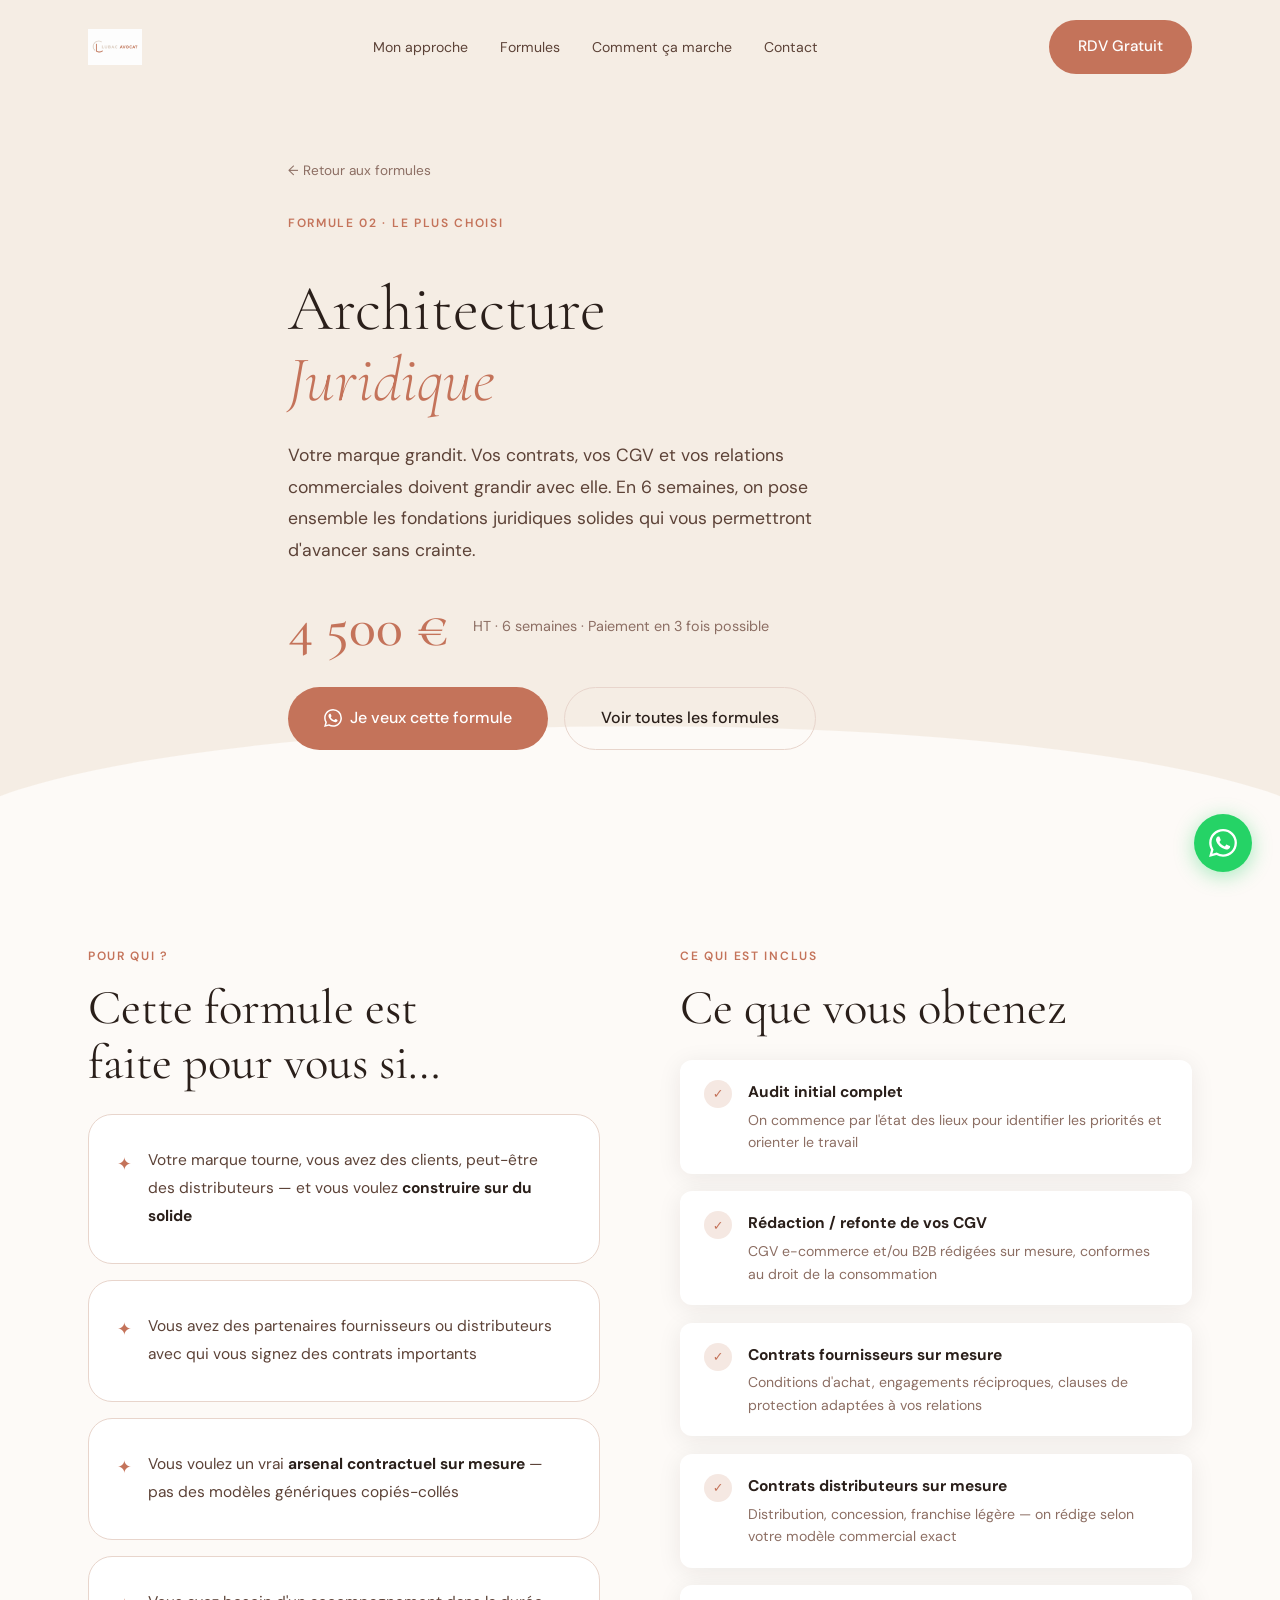
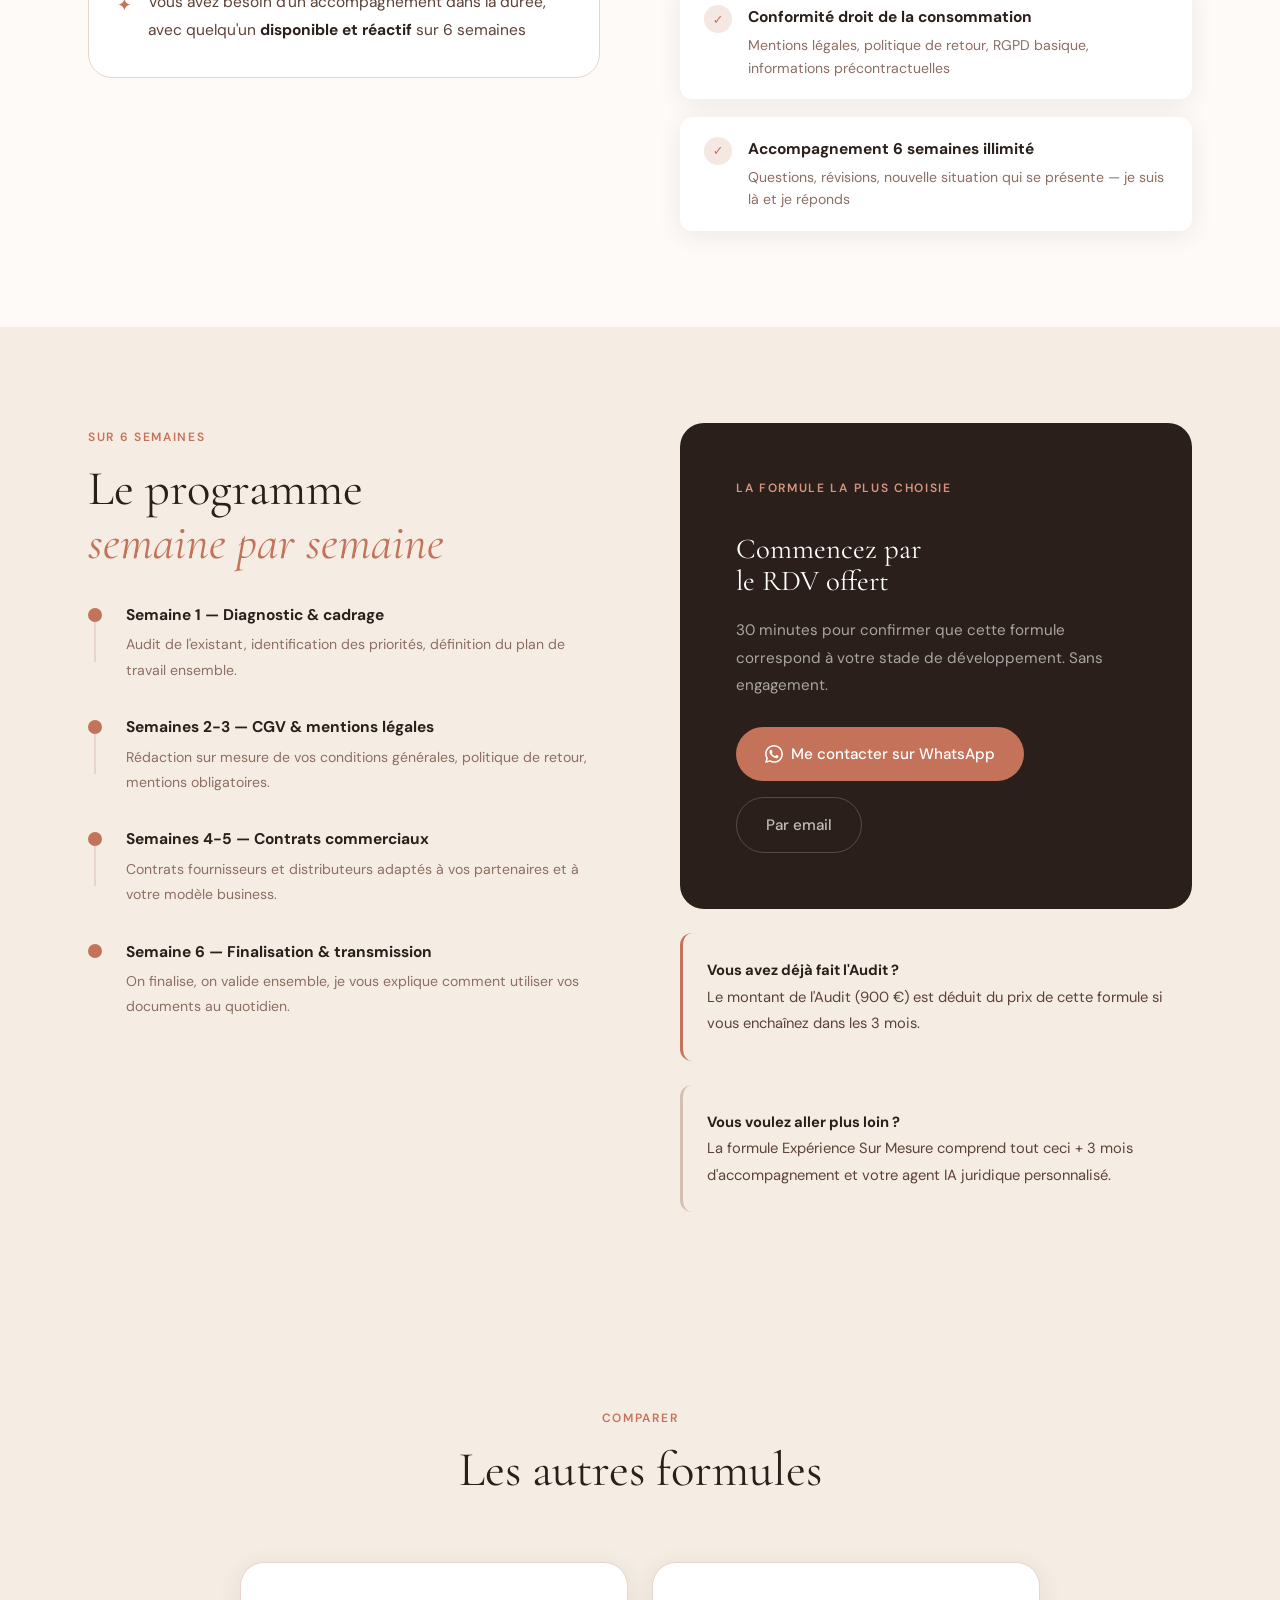
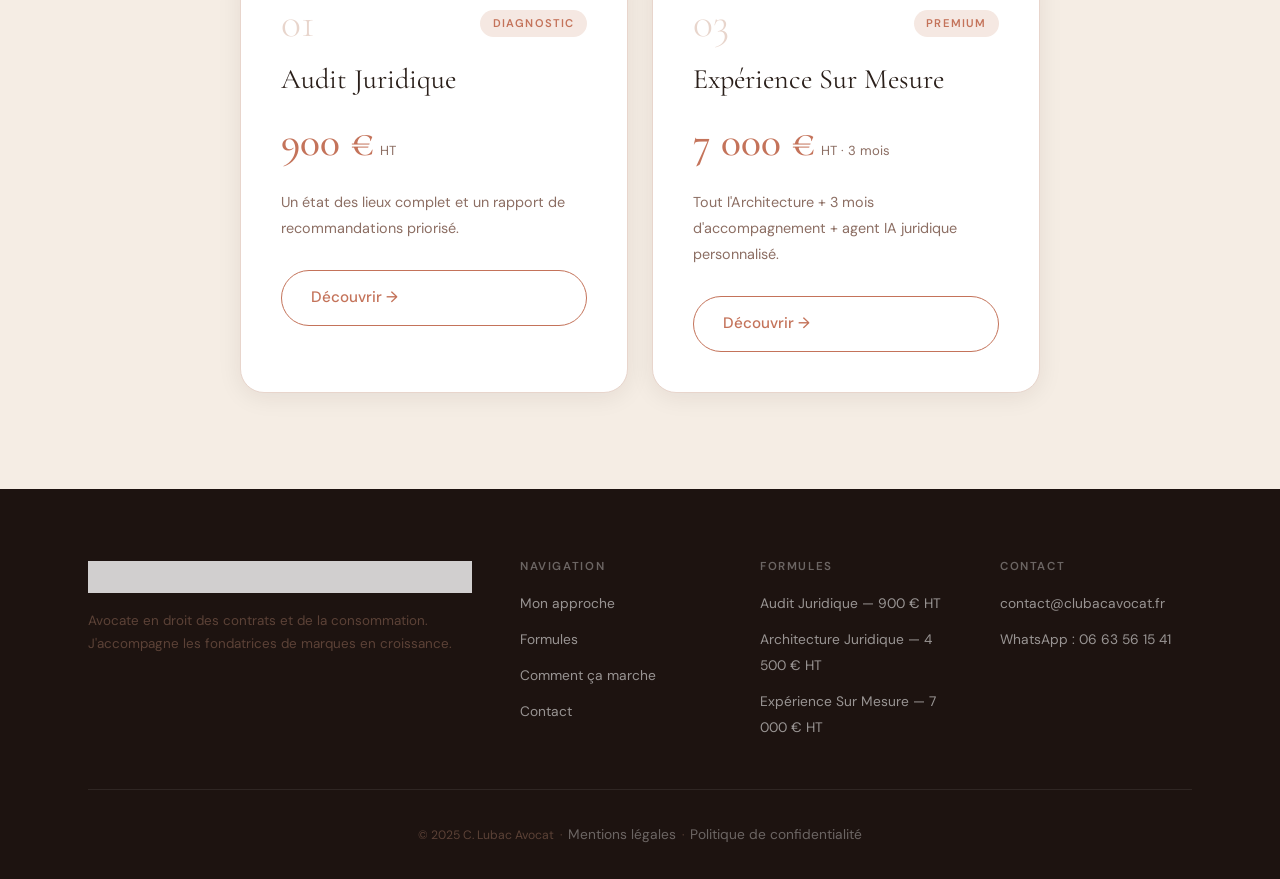
==== commit fc9533ef: "Add Google Tag Manager (GTM-5997PF2J) to all pages Insert GTM script in <head> and noscript fallback" ====
--- a/architecture.html
+++ b/architecture.html
@@ -1,6 +1,13 @@
 <!DOCTYPE html>
 <html lang="fr">
 <head>
+  <!-- Google Tag Manager -->
+  <script>(function(w,d,s,l,i){w[l]=w[l]||[];w[l].push({'gtm.start':
+  new Date().getTime(),event:'gtm.js'});var f=d.getElementsByTagName(s)[0],
+  j=d.createElement(s),dl=l!='dataLayer'?'&l='+l:'';j.async=true;j.src=
+  'https://www.googletagmanager.com/gtm.js?id='+i+dl;f.parentNode.insertBefore(j,f);
+  })(window,document,'script','dataLayer','GTM-5997PF2J');</script>
+  <!-- End Google Tag Manager -->
   <meta charset="UTF-8">
   <meta name="viewport" content="width=device-width, initial-scale=1.0">
   <meta name="description" content="Architecture Juridique — 6 semaines pour construire les fondations solides de votre marque. CGV, contrats, conformité. Caroline Lubac Avocate. 4 500 € HT.">
@@ -12,6 +19,10 @@
   <link rel="stylesheet" href="style.css">
 </head>
 <body>
+  <!-- Google Tag Manager (noscript) -->
+  <noscript><iframe src="https://www.googletagmanager.com/ns.html?id=GTM-5997PF2J"
+  height="0" width="0" style="display:none;visibility:hidden"></iframe></noscript>
+  <!-- End Google Tag Manager (noscript) -->
 
   <nav id="navbar">
     <div class="nav-container">
